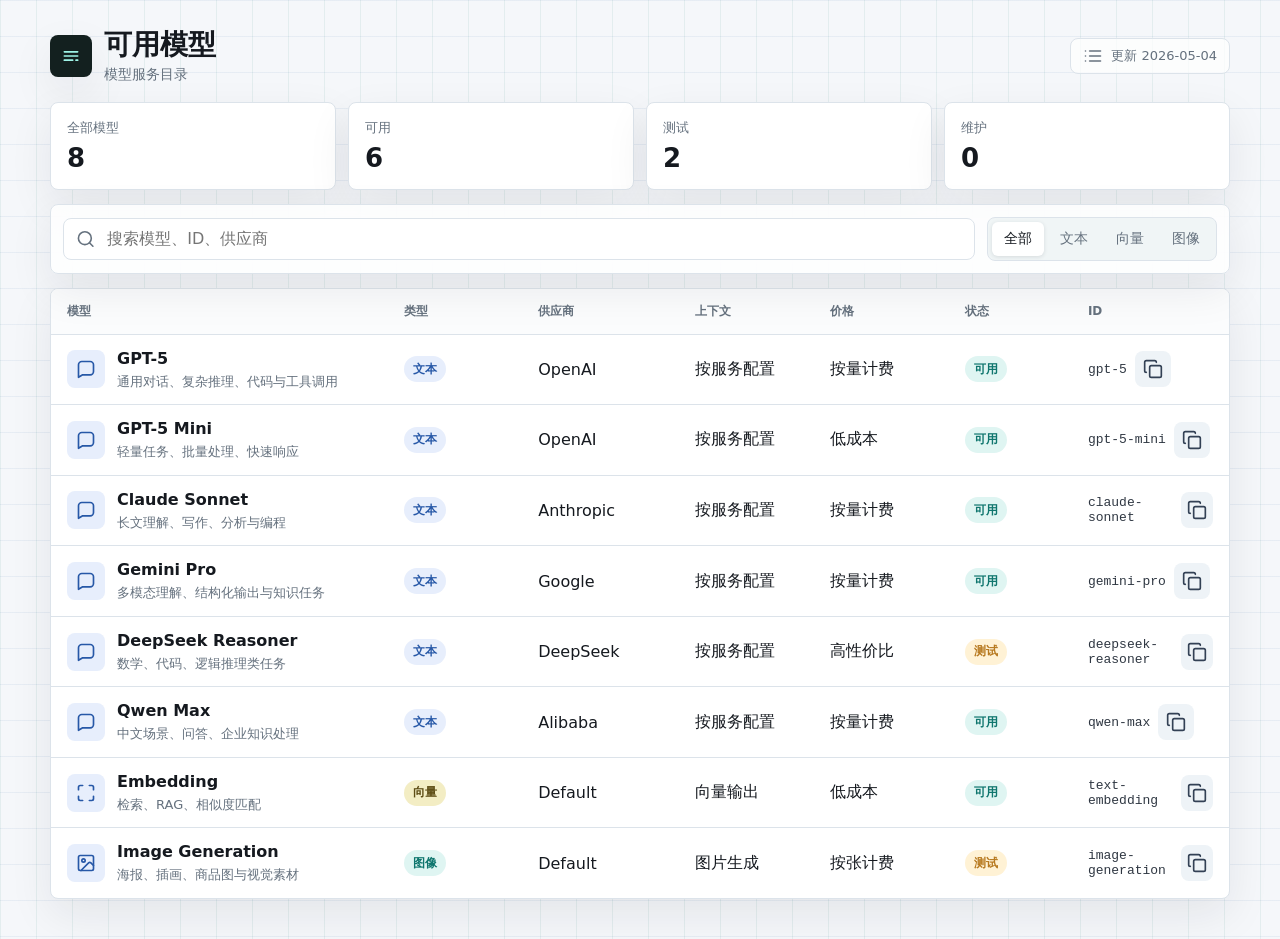
==== index.html @ 5513fc24 "Initial upload of model catalog tool" ====
<!doctype html>
<html lang="zh-CN">
<head>
  <meta charset="utf-8" />
  <meta name="viewport" content="width=device-width, initial-scale=1" />
  <title>可用模型列表</title>
  <style>
    :root {
      color-scheme: light;
      --bg: #f5f7fa;
      --panel: #ffffff;
      --panel-2: #f0f5f6;
      --text: #15191f;
      --muted: #65717e;
      --line: #dce3ea;
      --teal: #0f766e;
      --teal-soft: #dff5f2;
      --amber: #b7791f;
      --amber-soft: #fff2d5;
      --red: #b42318;
      --red-soft: #ffe4e0;
      --blue: #2758a7;
      --blue-soft: #e7eefc;
      --shadow: 0 16px 44px rgba(23, 31, 43, 0.08);
      --radius: 8px;
      font-family: Inter, "Microsoft YaHei", "PingFang SC", "Noto Sans SC", system-ui, -apple-system, BlinkMacSystemFont, "Segoe UI", sans-serif;
    }

    * {
      box-sizing: border-box;
    }

    body {
      margin: 0;
      min-height: 100vh;
      background:
        linear-gradient(90deg, rgba(15, 118, 110, 0.08) 1px, transparent 1px),
        linear-gradient(180deg, rgba(39, 88, 167, 0.07) 1px, transparent 1px),
        var(--bg);
      background-size: 36px 36px;
      color: var(--text);
    }

    button,
    input {
      font: inherit;
    }

    button {
      border: 0;
      cursor: pointer;
    }

    .page {
      width: min(1180px, calc(100vw - 32px));
      margin: 0 auto;
      padding: 28px 0 40px;
    }

    .topbar {
      display: flex;
      align-items: center;
      justify-content: space-between;
      gap: 18px;
      margin-bottom: 18px;
    }

    .brand {
      display: flex;
      align-items: center;
      gap: 12px;
      min-width: 0;
    }

    .mark {
      width: 42px;
      height: 42px;
      border-radius: var(--radius);
      background: #13201f;
      color: #9ff4e7;
      display: grid;
      place-items: center;
      box-shadow: var(--shadow);
      flex: 0 0 auto;
    }

    .mark svg,
    .icon {
      width: 20px;
      height: 20px;
      stroke-width: 2;
      fill: none;
      stroke: currentColor;
      stroke-linecap: round;
      stroke-linejoin: round;
    }

    h1 {
      margin: 0;
      font-size: 28px;
      line-height: 1.2;
      letter-spacing: 0;
    }

    .subtitle {
      margin: 4px 0 0;
      color: var(--muted);
      font-size: 14px;
    }

    .updated {
      min-height: 36px;
      display: inline-flex;
      align-items: center;
      gap: 8px;
      padding: 0 12px;
      border: 1px solid var(--line);
      border-radius: var(--radius);
      background: rgba(255, 255, 255, 0.72);
      color: var(--muted);
      font-size: 13px;
      white-space: nowrap;
    }

    .stats {
      display: grid;
      grid-template-columns: repeat(4, minmax(0, 1fr));
      gap: 12px;
      margin-bottom: 14px;
    }

    .stat {
      min-height: 88px;
      padding: 16px;
      background: var(--panel);
      border: 1px solid var(--line);
      border-radius: var(--radius);
      box-shadow: var(--shadow);
    }

    .stat-label {
      color: var(--muted);
      font-size: 13px;
      margin-bottom: 8px;
    }

    .stat-value {
      font-size: 26px;
      font-weight: 760;
      line-height: 1;
    }

    .toolbar {
      display: grid;
      grid-template-columns: minmax(240px, 1fr) auto;
      gap: 12px;
      align-items: center;
      padding: 12px;
      background: rgba(255, 255, 255, 0.82);
      border: 1px solid var(--line);
      border-radius: var(--radius);
      box-shadow: var(--shadow);
      margin-bottom: 14px;
      backdrop-filter: blur(12px);
    }

    .search {
      height: 42px;
      display: flex;
      align-items: center;
      gap: 10px;
      padding: 0 12px;
      border: 1px solid var(--line);
      border-radius: var(--radius);
      background: var(--panel);
      color: var(--muted);
      min-width: 0;
    }

    .search input {
      width: 100%;
      min-width: 0;
      border: 0;
      outline: 0;
      background: transparent;
      color: var(--text);
    }

    .segments {
      display: flex;
      gap: 4px;
      padding: 4px;
      border-radius: var(--radius);
      background: var(--panel-2);
      border: 1px solid var(--line);
      overflow-x: auto;
    }

    .segment {
      height: 34px;
      padding: 0 12px;
      border-radius: 6px;
      background: transparent;
      color: var(--muted);
      white-space: nowrap;
      font-size: 14px;
    }

    .segment.active {
      background: var(--panel);
      color: var(--text);
      box-shadow: 0 1px 4px rgba(23, 31, 43, 0.12);
    }

    .table-wrap {
      background: var(--panel);
      border: 1px solid var(--line);
      border-radius: var(--radius);
      box-shadow: var(--shadow);
      overflow: hidden;
    }

    table {
      width: 100%;
      border-collapse: collapse;
      table-layout: fixed;
    }

    th,
    td {
      padding: 14px 16px;
      border-bottom: 1px solid var(--line);
      text-align: left;
      vertical-align: middle;
    }

    th {
      color: var(--muted);
      background: #fbfcfd;
      font-size: 12px;
      letter-spacing: 0;
      font-weight: 700;
    }

    tr:last-child td {
      border-bottom: 0;
    }

    .col-model {
      width: 30%;
    }

    .col-type {
      width: 12%;
    }

    .col-provider {
      width: 14%;
    }

    .col-context {
      width: 12%;
    }

    .col-price {
      width: 12%;
    }

    .col-status {
      width: 11%;
    }

    .col-id {
      width: 14%;
    }

    .model-cell {
      display: flex;
      align-items: center;
      gap: 12px;
      min-width: 0;
    }

    .model-icon {
      width: 38px;
      height: 38px;
      border-radius: var(--radius);
      display: grid;
      place-items: center;
      color: var(--blue);
      background: var(--blue-soft);
      flex: 0 0 auto;
    }

    .model-name {
      font-weight: 750;
      line-height: 1.25;
      overflow-wrap: anywhere;
    }

    .model-desc {
      margin-top: 4px;
      color: var(--muted);
      font-size: 13px;
      line-height: 1.35;
      overflow-wrap: anywhere;
    }

    .badge {
      min-height: 26px;
      display: inline-flex;
      align-items: center;
      justify-content: center;
      padding: 0 9px;
      border-radius: 999px;
      font-size: 12px;
      font-weight: 700;
      white-space: nowrap;
    }

    .type-text {
      color: var(--blue);
      background: var(--blue-soft);
    }

    .type-image {
      color: var(--teal);
      background: var(--teal-soft);
    }

    .type-embed {
      color: #5d4c14;
      background: #f3edc4;
    }

    .type-audio {
      color: #8b2f62;
      background: #fde2f0;
    }

    .type-video {
      color: #6b3ba8;
      background: #eee6ff;
    }

    .status-ready {
      color: var(--teal);
      background: var(--teal-soft);
    }

    .status-beta {
      color: var(--amber);
      background: var(--amber-soft);
    }

    .status-offline {
      color: var(--red);
      background: var(--red-soft);
    }

    .mono {
      font-family: "SFMono-Regular", Consolas, "Liberation Mono", Menlo, monospace;
      color: #2f3742;
      font-size: 13px;
      overflow-wrap: anywhere;
    }

    .copy-btn {
      width: 36px;
      height: 36px;
      border-radius: var(--radius);
      display: inline-grid;
      place-items: center;
      background: #eef3f7;
      color: #334155;
      transition: transform 0.16s ease, background 0.16s ease;
    }

    .copy-btn:hover {
      transform: translateY(-1px);
      background: #dfe8ef;
    }

    .empty {
      min-height: 220px;
      display: none;
      place-items: center;
      color: var(--muted);
      text-align: center;
      padding: 34px;
      background: var(--panel);
      border: 1px solid var(--line);
      border-radius: var(--radius);
      box-shadow: var(--shadow);
    }

    .toast {
      position: fixed;
      left: 50%;
      bottom: 22px;
      min-height: 40px;
      transform: translateX(-50%) translateY(20px);
      display: flex;
      align-items: center;
      gap: 8px;
      padding: 0 14px;
      border-radius: var(--radius);
      background: #141a21;
      color: #ffffff;
      opacity: 0;
      pointer-events: none;
      transition: opacity 0.2s ease, transform 0.2s ease;
      box-shadow: var(--shadow);
      z-index: 20;
    }

    .toast.show {
      opacity: 1;
      transform: translateX(-50%) translateY(0);
    }

    @media (max-width: 900px) {
      .topbar {
        align-items: flex-start;
        flex-direction: column;
      }

      .stats {
        grid-template-columns: repeat(2, minmax(0, 1fr));
      }

      .toolbar {
        grid-template-columns: 1fr;
      }

      table,
      thead,
      tbody,
      tr,
      th,
      td {
        display: block;
      }

      thead {
        display: none;
      }

      tr {
        padding: 14px;
        border-bottom: 1px solid var(--line);
      }

      tr:last-child {
        border-bottom: 0;
      }

      td {
        padding: 8px 0;
        border-bottom: 0;
      }

      td[data-label] {
        display: grid;
        grid-template-columns: 92px minmax(0, 1fr);
        gap: 12px;
        align-items: center;
      }

      td[data-label]::before {
        content: attr(data-label);
        color: var(--muted);
        font-size: 12px;
        font-weight: 700;
      }

      td:first-child {
        padding-top: 0;
      }

      td:first-child::before {
        display: none;
      }
    }

    @media (max-width: 560px) {
      .page {
        width: min(100vw - 20px, 1180px);
        padding-top: 18px;
      }

      h1 {
        font-size: 24px;
      }

      .stats {
        grid-template-columns: 1fr;
      }

      .stat {
        min-height: 74px;
      }

      .model-cell {
        align-items: flex-start;
      }
    }
  </style>
</head>
<body>
  <main class="page">
    <header class="topbar">
      <div class="brand">
        <div class="mark" aria-hidden="true">
          <svg viewBox="0 0 24 24">
            <path d="M4 7h16" />
            <path d="M4 12h16" />
            <path d="M4 17h10" />
            <path d="M18 17h2" />
          </svg>
        </div>
        <div>
          <h1>可用模型</h1>
          <p class="subtitle" id="catalogSubtitle">模型服务目录</p>
        </div>
      </div>
      <div class="updated" id="updatedAt">
        <svg class="icon" viewBox="0 0 24 24" aria-hidden="true">
          <path d="M21 12a9 9 0 1 1-3-6.7" />
          <path d="M21 3v6h-6" />
        </svg>
        <span>读取中</span>
      </div>
    </header>

    <section class="stats" aria-label="模型统计">
      <div class="stat">
        <div class="stat-label">全部模型</div>
        <div class="stat-value" id="totalCount">0</div>
      </div>
      <div class="stat">
        <div class="stat-label">可用</div>
        <div class="stat-value" id="readyCount">0</div>
      </div>
      <div class="stat">
        <div class="stat-label">测试</div>
        <div class="stat-value" id="betaCount">0</div>
      </div>
      <div class="stat">
        <div class="stat-label">维护</div>
        <div class="stat-value" id="offlineCount">0</div>
      </div>
    </section>

    <section class="toolbar" aria-label="筛选">
      <label class="search" for="modelSearch">
        <svg class="icon" viewBox="0 0 24 24" aria-hidden="true">
          <circle cx="11" cy="11" r="8" />
          <path d="m21 21-4.3-4.3" />
        </svg>
        <input id="modelSearch" type="search" autocomplete="off" placeholder="搜索模型、ID、供应商" />
      </label>
      <div class="segments" id="typeSegments" role="tablist" aria-label="模型类型"></div>
    </section>

    <section class="table-wrap" id="tableWrap">
      <table>
        <thead>
          <tr>
            <th class="col-model">模型</th>
            <th class="col-type">类型</th>
            <th class="col-provider">供应商</th>
            <th class="col-context">上下文</th>
            <th class="col-price">价格</th>
            <th class="col-status">状态</th>
            <th class="col-id">ID</th>
          </tr>
        </thead>
        <tbody id="modelRows"></tbody>
      </table>
    </section>

    <section class="empty" id="emptyState">没有匹配的模型</section>
  </main>

  <div class="toast" id="toast" role="status" aria-live="polite">
    <svg class="icon" viewBox="0 0 24 24" aria-hidden="true">
      <path d="M20 6 9 17l-5-5" />
    </svg>
    <span>已复制</span>
  </div>

  <script>
    const fallbackCatalog = {
      title: "模型服务目录",
      updatedAt: "2026-05-04",
      models: [
        {
          name: "GPT-5",
          id: "gpt-5",
          provider: "OpenAI",
          type: "text",
          context: "按服务配置",
          price: "按量计费",
          status: "ready",
          description: "通用对话、复杂推理、代码与工具调用"
        },
        {
          name: "GPT-5 Mini",
          id: "gpt-5-mini",
          provider: "OpenAI",
          type: "text",
          context: "按服务配置",
          price: "低成本",
          status: "ready",
          description: "轻量任务、批量处理、快速响应"
        },
        {
          name: "Claude Sonnet",
          id: "claude-sonnet",
          provider: "Anthropic",
          type: "text",
          context: "按服务配置",
          price: "按量计费",
          status: "ready",
          description: "长文理解、写作、分析与编程"
        },
        {
          name: "Gemini Pro",
          id: "gemini-pro",
          provider: "Google",
          type: "text",
          context: "按服务配置",
          price: "按量计费",
          status: "ready",
          description: "多模态理解、结构化输出与知识任务"
        },
        {
          name: "DeepSeek Reasoner",
          id: "deepseek-reasoner",
          provider: "DeepSeek",
          type: "text",
          context: "按服务配置",
          price: "高性价比",
          status: "beta",
          description: "数学、代码、逻辑推理类任务"
        },
        {
          name: "Qwen Max",
          id: "qwen-max",
          provider: "Alibaba",
          type: "text",
          context: "按服务配置",
          price: "按量计费",
          status: "ready",
          description: "中文场景、问答、企业知识处理"
        },
        {
          name: "Embedding",
          id: "text-embedding",
          provider: "Default",
          type: "embed",
          context: "向量输出",
          price: "低成本",
          status: "ready",
          description: "检索、RAG、相似度匹配"
        },
        {
          name: "Image Generation",
          id: "image-generation",
          provider: "Default",
          type: "image",
          context: "图片生成",
          price: "按张计费",
          status: "beta",
          description: "海报、插画、商品图与视觉素材"
        }
      ]
    };

    const typeMap = {
      all: { label: "全部", badge: "type-text", icon: "list" },
      text: { label: "文本", badge: "type-text", icon: "message" },
      image: { label: "图像", badge: "type-image", icon: "image" },
      embed: { label: "向量", badge: "type-embed", icon: "brackets" },
      audio: { label: "音频", badge: "type-audio", icon: "audio" },
      video: { label: "视频", badge: "type-video", icon: "video" }
    };

    const statusMap = {
      ready: { label: "可用", badge: "status-ready" },
      beta: { label: "测试", badge: "status-beta" },
      offline: { label: "维护", badge: "status-offline" }
    };

    const iconPaths = {
      message: '<path d="M21 15a4 4 0 0 1-4 4H8l-5 3V7a4 4 0 0 1 4-4h10a4 4 0 0 1 4 4z" />',
      image: '<rect width="18" height="18" x="3" y="3" rx="2" /><circle cx="9" cy="9" r="2" /><path d="m21 15-3.1-3.1a2 2 0 0 0-2.8 0L6 21" />',
      brackets: '<path d="M8 3H5a2 2 0 0 0-2 2v3" /><path d="M16 3h3a2 2 0 0 1 2 2v3" /><path d="M8 21H5a2 2 0 0 1-2-2v-3" /><path d="M16 21h3a2 2 0 0 0 2-2v-3" />',
      audio: '<path d="M9 18V5l12-2v13" /><circle cx="6" cy="18" r="3" /><circle cx="18" cy="16" r="3" />',
      video: '<path d="m22 8-6 4 6 4V8Z" /><rect width="14" height="12" x="2" y="6" rx="2" />',
      list: '<path d="M8 6h13" /><path d="M8 12h13" /><path d="M8 18h13" /><path d="M3 6h.01" /><path d="M3 12h.01" /><path d="M3 18h.01" />',
      copy: '<rect width="14" height="14" x="8" y="8" rx="2" /><path d="M4 16c-1.1 0-2-.9-2-2V4c0-1.1.9-2 2-2h10c1.1 0 2 .9 2 2" />'
    };

    const state = {
      catalog: fallbackCatalog,
      activeType: "all",
      query: ""
    };

    const rowsEl = document.getElementById("modelRows");
    const emptyEl = document.getElementById("emptyState");
    const tableWrapEl = document.getElementById("tableWrap");
    const searchEl = document.getElementById("modelSearch");
    const segmentsEl = document.getElementById("typeSegments");
    const toastEl = document.getElementById("toast");

    function svgIcon(name) {
      return `<svg class="icon" viewBox="0 0 24 24" aria-hidden="true">${iconPaths[name] || iconPaths.list}</svg>`;
    }

    function normalize(value) {
      return String(value || "").trim().toLowerCase();
    }

    function safeText(value) {
      return String(value ?? "")
        .replaceAll("&", "&amp;")
        .replaceAll("<", "&lt;")
        .replaceAll(">", "&gt;")
        .replaceAll('"', "&quot;");
    }

    async function loadCatalog() {
      try {
        const response = await fetch("models.json", { cache: "no-store" });
        if (!response.ok) throw new Error("models.json unavailable");
        const data = await response.json();
        if (Array.isArray(data.models)) {
          state.catalog = data;
        }
      } catch (error) {
        state.catalog = fallbackCatalog;
      }
    }

    function typeInfo(type) {
      return typeMap[type] || { label: type || "其他", badge: "type-text", icon: "list" };
    }

    function statusInfo(status) {
      return statusMap[status] || statusMap.ready;
    }

    function renderSegments() {
      const types = ["all", ...new Set(state.catalog.models.map((model) => model.type || "text"))];
      segmentsEl.innerHTML = types.map((type) => {
        const info = typeInfo(type);
        const active = state.activeType === type ? "active" : "";
        const selected = state.activeType === type ? "true" : "false";
        return `<button class="segment ${active}" type="button" role="tab" aria-selected="${selected}" data-type="${safeText(type)}">${safeText(info.label)}</button>`;
      }).join("");
    }

    function modelMatches(model) {
      const typeMatches = state.activeType === "all" || model.type === state.activeType;
      const haystack = normalize([
        model.name,
        model.id,
        model.provider,
        model.type,
        model.context,
        model.price,
        model.status,
        model.description
      ].join(" "));
      return typeMatches && haystack.includes(normalize(state.query));
    }

    function renderStats() {
      const models = state.catalog.models;
      document.getElementById("totalCount").textContent = models.length;
      document.getElementById("readyCount").textContent = models.filter((model) => model.status === "ready").length;
      document.getElementById("betaCount").textContent = models.filter((model) => model.status === "beta").length;
      document.getElementById("offlineCount").textContent = models.filter((model) => model.status === "offline").length;
    }

    function renderMeta() {
      document.getElementById("catalogSubtitle").textContent = state.catalog.title || "模型服务目录";
      const updated = state.catalog.updatedAt || new Date().toISOString().slice(0, 10);
      document.getElementById("updatedAt").innerHTML = `${svgIcon("list")}<span>更新 ${safeText(updated)}</span>`;
      document.title = state.catalog.title ? `${state.catalog.title} - 可用模型` : "可用模型列表";
    }

    function renderRows() {
      const filtered = state.catalog.models.filter(modelMatches);
      rowsEl.innerHTML = filtered.map((model) => {
        const type = typeInfo(model.type);
        const status = statusInfo(model.status);
        return `
          <tr>
            <td>
              <div class="model-cell">
                <div class="model-icon">${svgIcon(type.icon)}</div>
                <div>
                  <div class="model-name">${safeText(model.name)}</div>
                  <div class="model-desc">${safeText(model.description)}</div>
                </div>
              </div>
            </td>
            <td data-label="类型"><span class="badge ${type.badge}">${safeText(type.label)}</span></td>
            <td data-label="供应商">${safeText(model.provider)}</td>
            <td data-label="上下文">${safeText(model.context)}</td>
            <td data-label="价格">${safeText(model.price)}</td>
            <td data-label="状态"><span class="badge ${status.badge}">${safeText(status.label)}</span></td>
            <td data-label="ID">
              <div style="display: flex; align-items: center; gap: 8px; min-width: 0;">
                <span class="mono">${safeText(model.id)}</span>
                <button class="copy-btn" type="button" title="复制 ${safeText(model.id)}" aria-label="复制模型 ID" data-copy="${safeText(model.id)}">
                  ${svgIcon("copy")}
                </button>
              </div>
            </td>
          </tr>
        `;
      }).join("");

      tableWrapEl.style.display = filtered.length ? "block" : "none";
      emptyEl.style.display = filtered.length ? "none" : "grid";
    }

    function render() {
      renderMeta();
      renderStats();
      renderSegments();
      renderRows();
    }

    function showToast() {
      toastEl.classList.add("show");
      window.clearTimeout(showToast.timer);
      showToast.timer = window.setTimeout(() => toastEl.classList.remove("show"), 1400);
    }

    async function copyText(value) {
      try {
        await navigator.clipboard.writeText(value);
      } catch (error) {
        const input = document.createElement("input");
        input.value = value;
        document.body.appendChild(input);
        input.select();
        document.execCommand("copy");
        input.remove();
      }
      showToast();
    }

    searchEl.addEventListener("input", (event) => {
      state.query = event.target.value;
      renderRows();
    });

    segmentsEl.addEventListener("click", (event) => {
      const button = event.target.closest("[data-type]");
      if (!button) return;
      state.activeType = button.dataset.type;
      renderSegments();
      renderRows();
    });

    rowsEl.addEventListener("click", (event) => {
      const button = event.target.closest("[data-copy]");
      if (!button) return;
      copyText(button.dataset.copy);
    });

    loadCatalog().then(render);
  </script>
</body>
</html>
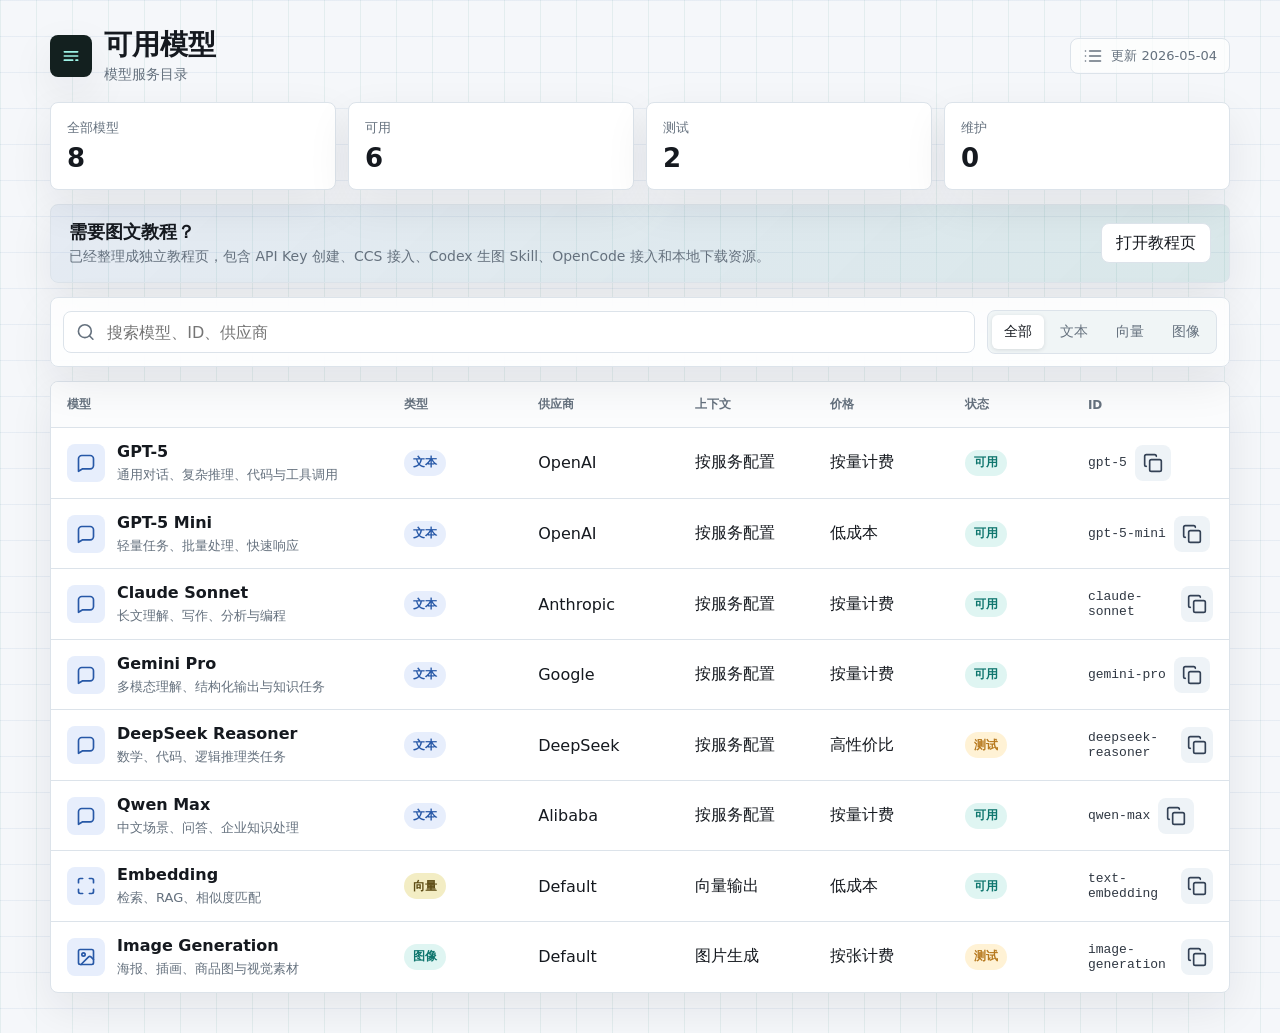
==== commit 1be8c35c: "Add guided tutorial page with local assets" ====
--- a/index.html
+++ b/index.html
@@ -220,6 +220,45 @@
       overflow: hidden;
     }
 
+    .entry-banner {
+      display: flex;
+      align-items: center;
+      justify-content: space-between;
+      gap: 16px;
+      padding: 16px 18px;
+      margin-bottom: 14px;
+      border: 1px solid var(--line);
+      border-radius: var(--radius);
+      background: linear-gradient(135deg, rgba(39, 88, 167, 0.08), rgba(15, 118, 110, 0.12));
+      box-shadow: var(--shadow);
+    }
+
+    .entry-banner h2 {
+      margin: 0 0 6px;
+      font-size: 18px;
+      line-height: 1.2;
+    }
+
+    .entry-banner p {
+      margin: 0;
+      color: var(--muted);
+      font-size: 14px;
+    }
+
+    .entry-banner .btn {
+      height: 40px;
+      padding: 0 14px;
+      border-radius: 8px;
+      border: 1px solid var(--line);
+      background: #ffffff;
+      color: var(--text);
+      text-decoration: none;
+      display: inline-flex;
+      align-items: center;
+      justify-content: center;
+      white-space: nowrap;
+    }
+
     table {
       width: 100%;
       border-collapse: collapse;
@@ -431,6 +470,11 @@
 
       .toolbar {
         grid-template-columns: 1fr;
+      }
+
+      .entry-banner {
+        align-items: flex-start;
+        flex-direction: column;
       }
 
       table,
@@ -550,6 +594,14 @@
         <div class="stat-label">维护</div>
         <div class="stat-value" id="offlineCount">0</div>
       </div>
+    </section>
+
+    <section class="entry-banner" aria-label="教程入口">
+      <div>
+        <h2>需要图文教程？</h2>
+        <p>已经整理成独立教程页，包含 API Key 创建、CCS 接入、Codex 生图 Skill、OpenCode 接入和本地下载资源。</p>
+      </div>
+      <a class="btn" href="guide.html">打开教程页</a>
     </section>
 
     <section class="toolbar" aria-label="筛选">
